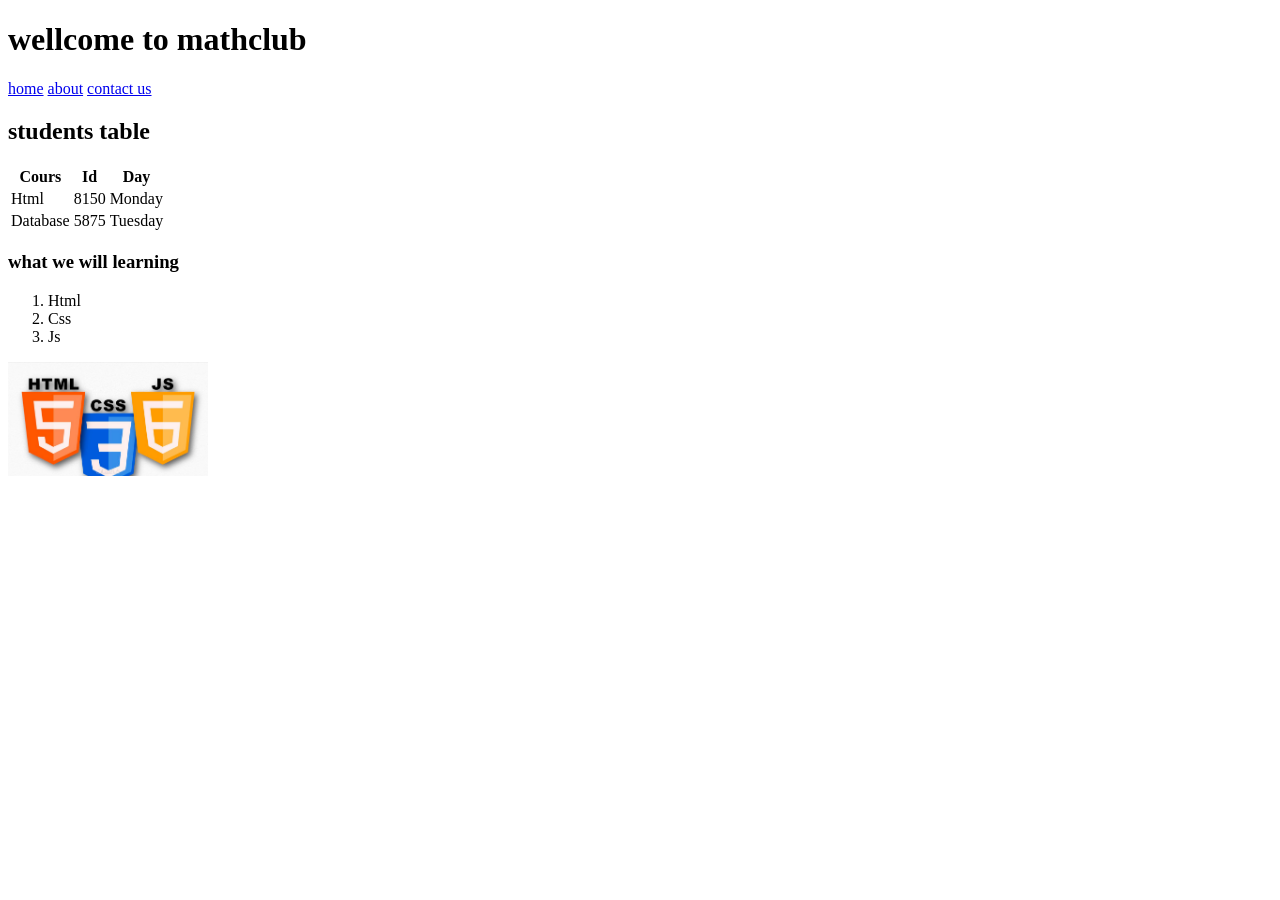
==== project/about.html @ 4d1aee8d "first commit" ====
<!DOCTYPE html>
<html lang="en">
<head>
    <meta charset="UTF-8">
    <meta name="viewport" content="width=device-width, initial-scale=1.0">
    <title>Document</title>
</head>
<body>
    <header>
        <h1>wellcome to mathclub</h1>
        <nav><a href="index.html">home</a>
        <a href="about.html">about</a>
<a href="contact.html">contact us </a>
        </nav>
    </header>
<main>
<section>
    <h2>students table</h2>
    <table>
        <tr>
            <th>Cours</th>
            <th>Id</th>
            <th>Day</th>
        </tr>
        <tr>
            <td>Html</td>
            <td>8150</td>
            <td>Monday</td>
        </tr>
        <tr>
<td>Database</td>
<td>5875</td>
<td>Tuesday</td>
        </tr>
    </table>
</section>
<section>
    <h3>what we will learning</h3>
    <ol>
        <li>Html</li>
        <li>Css</li>
        <li>Js</li>
    </ol>
    <img src="html.jpg" alt="html and css and js" width="200">
</section>


</main>

</body>

</html>
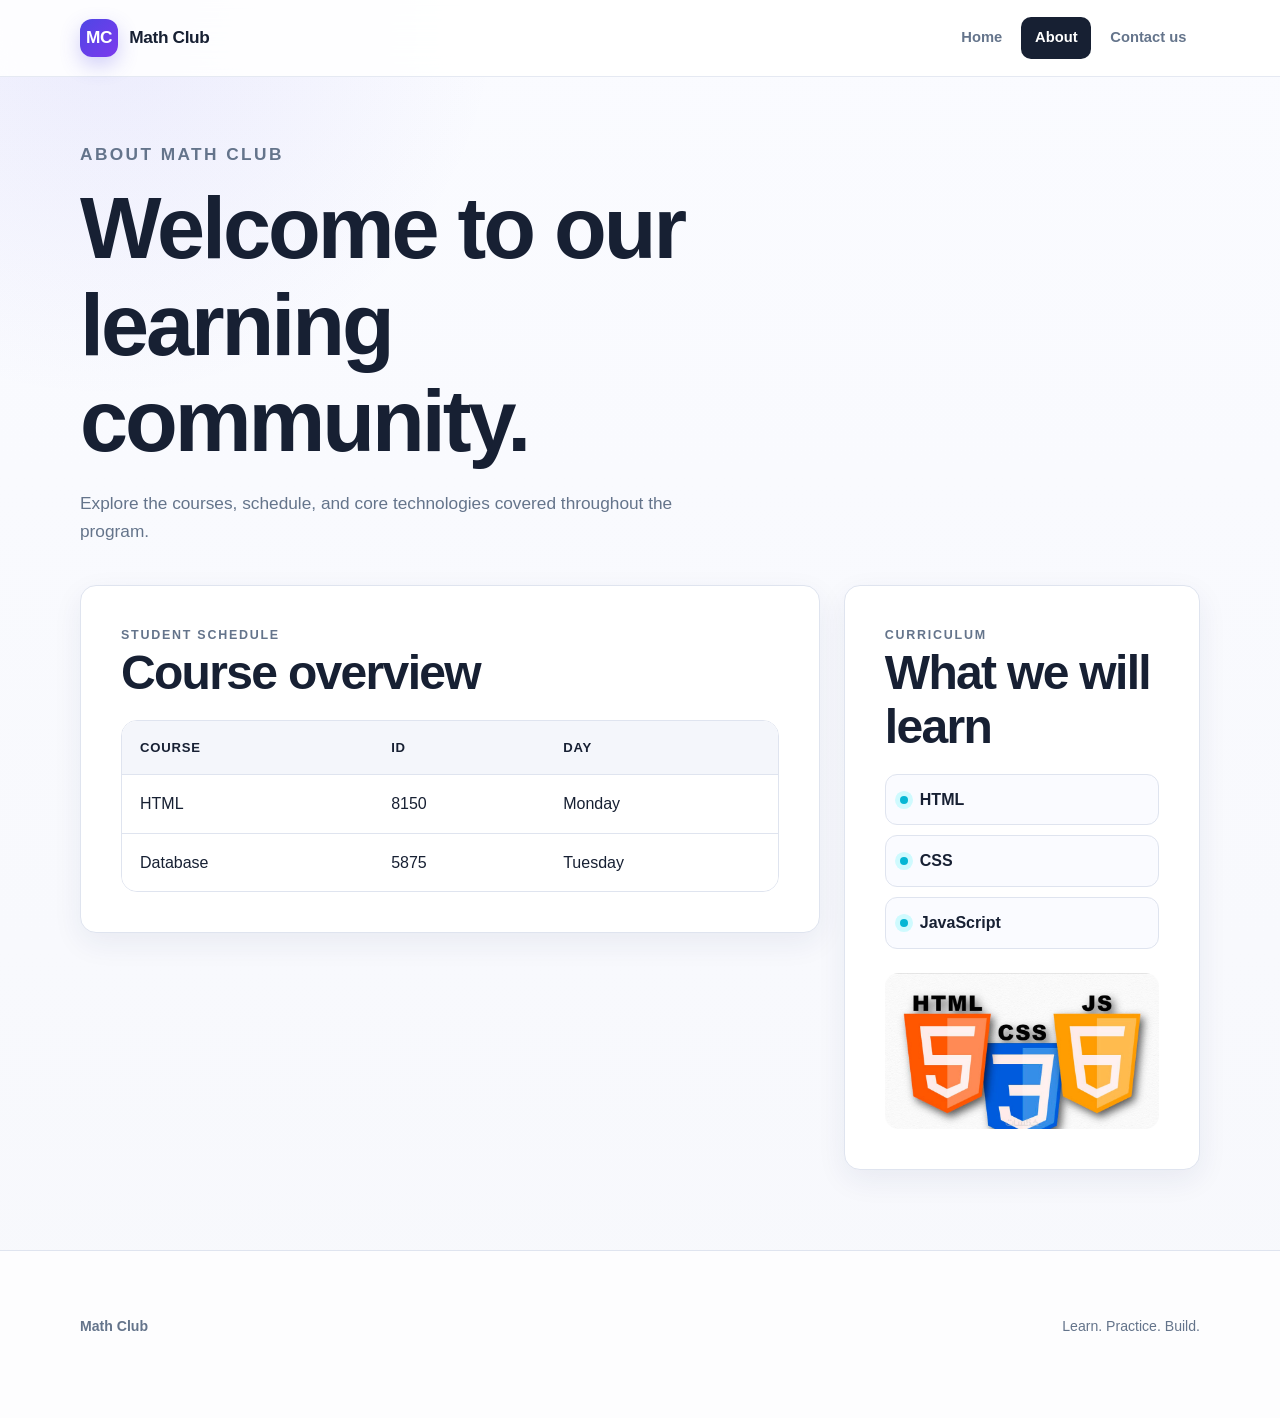
==== commit 6542bb66: "Polish the website UI Add a shared responsive design system and refactor all three pages for consist" ====
--- a/project/about.html
+++ b/project/about.html
@@ -3,50 +3,77 @@
 <head>
     <meta charset="UTF-8">
     <meta name="viewport" content="width=device-width, initial-scale=1.0">
-    <title>Document</title>
+    <meta name="description" content="View the Math Club curriculum and class schedule.">
+    <title>About the Program | Math Club</title>
+    <link rel="stylesheet" href="styles.css">
 </head>
 <body>
-    <header>
-        <h1>wellcome to mathclub</h1>
-        <nav><a href="index.html">home</a>
-        <a href="about.html">about</a>
-<a href="contact.html">contact us </a>
-        </nav>
+    <a class="skip-link" href="#main-content">Skip to main content</a>
+    <header class="site-header">
+        <div class="header-inner">
+            <a class="brand" href="index.html" aria-label="Math Club home">
+                <span class="brand-mark" aria-hidden="true">MC</span>
+                <span>Math Club</span>
+            </a>
+            <nav class="nav-links" aria-label="Primary navigation">
+                <a href="index.html">Home</a>
+                <a href="about.html" aria-current="page">About</a>
+                <a href="contact.html">Contact us</a>
+            </nav>
+        </div>
     </header>
-<main>
-<section>
-    <h2>students table</h2>
-    <table>
-        <tr>
-            <th>Cours</th>
-            <th>Id</th>
-            <th>Day</th>
-        </tr>
-        <tr>
-            <td>Html</td>
-            <td>8150</td>
-            <td>Monday</td>
-        </tr>
-        <tr>
-<td>Database</td>
-<td>5875</td>
-<td>Tuesday</td>
-        </tr>
-    </table>
-</section>
-<section>
-    <h3>what we will learning</h3>
-    <ol>
-        <li>Html</li>
-        <li>Css</li>
-        <li>Js</li>
-    </ol>
-    <img src="html.jpg" alt="html and css and js" width="200">
-</section>
-
-
-</main>
-
+    <main class="container" id="main-content">
+        <div class="page-heading">
+            <p class="eyebrow">About Math Club</p>
+            <h1>Welcome to our learning community.</h1>
+            <p>Explore the courses, schedule, and core technologies covered throughout the program.</p>
+        </div>
+        <div class="about-layout">
+            <section class="card content-card" aria-labelledby="schedule-title">
+                <p class="eyebrow">Student schedule</p>
+                <h2 id="schedule-title">Course overview</h2>
+                <div class="table-wrap">
+                    <table>
+                        <caption class="table-caption">Current course schedule</caption>
+                        <thead>
+                            <tr>
+                                <th scope="col">Course</th>
+                                <th scope="col">ID</th>
+                                <th scope="col">Day</th>
+                            </tr>
+                        </thead>
+                        <tbody>
+                            <tr>
+                                <td>HTML</td>
+                                <td>8150</td>
+                                <td>Monday</td>
+                            </tr>
+                            <tr>
+                                <td>Database</td>
+                                <td>5875</td>
+                                <td>Tuesday</td>
+                            </tr>
+                        </tbody>
+                    </table>
+                </div>
+            </section>
+            <aside class="card content-card" aria-labelledby="learning-title">
+                <p class="eyebrow">Curriculum</p>
+                <h2 id="learning-title">What we will learn</h2>
+                <ol class="curriculum-list">
+                    <li>HTML</li>
+                    <li>CSS</li>
+                    <li>JavaScript</li>
+                </ol>
+                <img class="learning-image" src="html.jpg" alt="Programming technologies including HTML, CSS, and JavaScript">
+            </aside>
+        </div>
+    </main>
+    <footer class="site-footer">
+        <div class="footer-inner container">
+            <strong>Math Club</strong>
+            <span>Learn. Practice. Build.</span>
+        </div>
+    </footer>
 </body>
-
 </html>
--- a/project/styles.css
+++ b/project/styles.css
@@ -0,0 +1,675 @@
+:root {
+    --ink: #172033;
+    --muted: #64748b;
+    --paper: #f7f8fc;
+    --surface: #ffffff;
+    --line: #dfe4ef;
+    --primary: #4f46e5;
+    --primary-dark: #3730a3;
+    --accent: #06b6d4;
+    --accent-soft: #cffafe;
+    --shadow: 0 18px 50px rgba(32, 45, 94, 0.12);
+    --radius-lg: 24px;
+    --radius-md: 16px;
+    --radius-sm: 10px;
+}
+
+* {
+    box-sizing: border-box;
+}
+
+html {
+    scroll-behavior: smooth;
+}
+
+body {
+    margin: 0;
+    min-width: 320px;
+    min-height: 100vh;
+    color: var(--ink);
+    background:
+        radial-gradient(circle at 8% 0%, rgba(79, 70, 229, 0.09), transparent 25rem),
+        linear-gradient(180deg, #fafbff 0%, var(--paper) 100%);
+    font-family: Inter, "Segoe UI", Arial, sans-serif;
+    line-height: 1.6;
+}
+
+a {
+    color: inherit;
+}
+
+img {
+    max-width: 100%;
+    display: block;
+}
+
+.skip-link {
+    position: fixed;
+    left: 1rem;
+    top: -5rem;
+    z-index: 100;
+    padding: 0.75rem 1rem;
+    border-radius: var(--radius-sm);
+    background: var(--ink);
+    color: #fff;
+    text-decoration: none;
+}
+
+.skip-link:focus {
+    top: 1rem;
+}
+
+.site-header {
+    position: sticky;
+    top: 0;
+    z-index: 20;
+    border-bottom: 1px solid rgba(223, 228, 239, 0.8);
+    background: rgba(255, 255, 255, 0.88);
+    backdrop-filter: blur(18px);
+}
+
+.header-inner,
+.container {
+    width: min(1120px, calc(100% - 40px));
+    margin-inline: auto;
+}
+
+.header-inner {
+    min-height: 76px;
+    display: flex;
+    align-items: center;
+    justify-content: space-between;
+    gap: 2rem;
+}
+
+.brand {
+    display: inline-flex;
+    align-items: center;
+    gap: 0.7rem;
+    color: var(--ink);
+    font-size: 1.08rem;
+    font-weight: 800;
+    letter-spacing: -0.02em;
+    text-decoration: none;
+}
+
+.brand-mark {
+    width: 38px;
+    height: 38px;
+    display: grid;
+    place-items: center;
+    border-radius: 12px;
+    background: linear-gradient(135deg, var(--primary), #7c3aed);
+    color: #fff;
+    box-shadow: 0 8px 20px rgba(79, 70, 229, 0.25);
+}
+
+.nav-links {
+    display: flex;
+    align-items: center;
+    gap: 0.35rem;
+}
+
+.nav-links a {
+    padding: 0.55rem 0.85rem;
+    border-radius: 10px;
+    color: var(--muted);
+    font-size: 0.92rem;
+    font-weight: 700;
+    text-decoration: none;
+    transition: 180ms ease;
+}
+
+.nav-links a:hover {
+    background: #f0f2ff;
+    color: var(--primary);
+}
+
+.nav-links a[aria-current="page"] {
+    background: var(--ink);
+    color: #fff;
+}
+
+.container {
+    padding-block: 64px 80px;
+}
+
+.hero {
+    min-height: 520px;
+    display: grid;
+    grid-template-columns: 1.08fr 0.92fr;
+    align-items: center;
+    gap: 64px;
+}
+
+.eyebrow {
+    margin: 0 0 0.7rem;
+    color: var(--primary);
+    font-size: 0.78rem;
+    font-weight: 800;
+    letter-spacing: 0.14em;
+    text-transform: uppercase;
+}
+
+h1,
+h2,
+h3,
+p {
+    margin-top: 0;
+}
+
+h1,
+h2,
+h3 {
+    line-height: 1.12;
+    letter-spacing: -0.035em;
+}
+
+h1 {
+    max-width: 720px;
+    margin-bottom: 1.25rem;
+    font-size: clamp(2.8rem, 7vw, 5.4rem);
+}
+
+h2 {
+    margin-bottom: 1.25rem;
+    font-size: clamp(1.9rem, 4vw, 3rem);
+}
+
+h3 {
+    margin-bottom: 0.65rem;
+    font-size: 1.15rem;
+}
+
+.hero-copy {
+    max-width: 590px;
+    margin-bottom: 2rem;
+    color: var(--muted);
+    font-size: clamp(1.05rem, 2vw, 1.22rem);
+}
+
+.hero-actions {
+    display: flex;
+    flex-wrap: wrap;
+    gap: 0.75rem;
+}
+
+.button {
+    min-height: 48px;
+    display: inline-flex;
+    align-items: center;
+    justify-content: center;
+    padding: 0.75rem 1.15rem;
+    border: 1px solid var(--line);
+    border-radius: 12px;
+    background: var(--surface);
+    color: var(--ink);
+    font-weight: 800;
+    text-decoration: none;
+    transition: transform 180ms ease, box-shadow 180ms ease, border-color 180ms ease;
+}
+
+.button.primary {
+    border-color: var(--primary);
+    background: var(--primary);
+    color: #fff;
+    box-shadow: 0 12px 24px rgba(79, 70, 229, 0.22);
+}
+
+.button:hover {
+    transform: translateY(-2px);
+    border-color: #bcc6da;
+    box-shadow: 0 12px 28px rgba(32, 45, 94, 0.12);
+}
+
+.button.primary:hover {
+    border-color: var(--primary-dark);
+    background: var(--primary-dark);
+}
+
+.hero-card {
+    position: relative;
+    min-height: 390px;
+    display: grid;
+    place-items: center;
+    overflow: hidden;
+    border: 1px solid rgba(255, 255, 255, 0.7);
+    border-radius: 32px;
+    background:
+        linear-gradient(145deg, rgba(79, 70, 229, 0.94), rgba(124, 58, 237, 0.82)),
+        #4f46e5;
+    box-shadow: var(--shadow);
+}
+
+.hero-card::before,
+.hero-card::after {
+    content: "";
+    position: absolute;
+    border: 1px solid rgba(255, 255, 255, 0.22);
+    border-radius: 50%;
+}
+
+.hero-card::before {
+    width: 270px;
+    height: 270px;
+}
+
+.hero-card::after {
+    width: 190px;
+    height: 190px;
+}
+
+.code-symbol {
+    position: relative;
+    z-index: 1;
+    color: #fff;
+    font-family: Consolas, "Courier New", monospace;
+    font-size: clamp(4.5rem, 10vw, 7.5rem);
+    font-weight: 800;
+    letter-spacing: -0.16em;
+    text-shadow: 0 12px 30px rgba(30, 27, 75, 0.28);
+}
+
+.section-grid {
+    display: grid;
+    grid-template-columns: repeat(3, 1fr);
+    gap: 20px;
+    margin-top: 24px;
+}
+
+.card {
+    border: 1px solid var(--line);
+    border-radius: var(--radius-md);
+    background: var(--surface);
+    box-shadow: 0 10px 30px rgba(32, 45, 94, 0.07);
+}
+
+.feature-card {
+    padding: 28px;
+    transition: transform 180ms ease, box-shadow 180ms ease;
+}
+
+.feature-card:hover {
+    transform: translateY(-4px);
+    box-shadow: var(--shadow);
+}
+
+.card-icon {
+    width: 44px;
+    height: 44px;
+    display: grid;
+    place-items: center;
+    margin-bottom: 1.15rem;
+    border-radius: 13px;
+    background: #eef2ff;
+    color: var(--primary);
+    font-weight: 900;
+}
+
+.feature-card p,
+.content-card p {
+    margin-bottom: 0;
+    color: var(--muted);
+}
+
+.page-heading {
+    max-width: 720px;
+    margin-bottom: 40px;
+}
+
+.page-heading p {
+    max-width: 620px;
+    color: var(--muted);
+    font-size: 1.08rem;
+}
+
+.about-layout,
+.contact-layout {
+    display: grid;
+    grid-template-columns: minmax(0, 1.35fr) minmax(280px, 0.65fr);
+    align-items: start;
+    gap: 24px;
+}
+
+.content-card {
+    padding: clamp(24px, 4vw, 40px);
+}
+
+.table-wrap {
+    overflow-x: auto;
+    margin-top: 20px;
+    border: 1px solid var(--line);
+    border-radius: var(--radius-md);
+}
+
+table {
+    width: 100%;
+    border-collapse: collapse;
+    background: var(--surface);
+}
+
+.table-caption {
+    position: absolute;
+    width: 1px;
+    height: 1px;
+    overflow: hidden;
+    clip: rect(0 0 0 0);
+    clip-path: inset(50%);
+    white-space: nowrap;
+}
+
+th,
+td {
+    padding: 16px 18px;
+    border-bottom: 1px solid var(--line);
+    text-align: left;
+}
+
+th {
+    background: #f4f6fb;
+    color: var(--ink);
+    font-size: 0.82rem;
+    letter-spacing: 0.06em;
+    text-transform: uppercase;
+}
+
+tr:last-child td {
+    border-bottom: 0;
+}
+
+tbody tr {
+    transition: background 160ms ease;
+}
+
+tbody tr:hover {
+    background: #fafaff;
+}
+
+.curriculum-list {
+    display: grid;
+    gap: 10px;
+    margin: 18px 0 24px;
+    padding: 0;
+    list-style: none;
+}
+
+.curriculum-list li {
+    display: flex;
+    align-items: center;
+    gap: 12px;
+    padding: 12px 14px;
+    border: 1px solid var(--line);
+    border-radius: 12px;
+    background: #fafbff;
+    font-weight: 750;
+}
+
+.curriculum-list li::before {
+    content: "";
+    width: 8px;
+    height: 8px;
+    flex: 0 0 auto;
+    border-radius: 50%;
+    background: var(--accent);
+    box-shadow: 0 0 0 5px var(--accent-soft);
+}
+
+.learning-image {
+    width: 100%;
+    max-height: 260px;
+    object-fit: cover;
+    border-radius: 14px;
+}
+
+.contact-layout {
+    grid-template-columns: minmax(0, 1fr) 280px;
+}
+
+.contact-form {
+    display: grid;
+    gap: 22px;
+}
+
+.form-grid {
+    display: grid;
+    grid-template-columns: repeat(2, minmax(0, 1fr));
+    gap: 18px;
+}
+
+.field {
+    display: grid;
+    gap: 7px;
+}
+
+.field label,
+.field legend,
+.choice-group legend {
+    color: var(--ink);
+    font-size: 0.9rem;
+    font-weight: 800;
+}
+
+input,
+select,
+textarea {
+    width: 100%;
+    border: 1px solid #ccd4e4;
+    border-radius: 12px;
+    background: #fff;
+    color: var(--ink);
+    font: inherit;
+    transition: border-color 160ms ease, box-shadow 160ms ease;
+}
+
+input,
+select {
+    min-height: 48px;
+    padding: 0.72rem 0.85rem;
+}
+
+textarea {
+    min-height: 140px;
+    resize: vertical;
+    padding: 0.8rem 0.85rem;
+}
+
+input:focus,
+select:focus,
+textarea:focus,
+.choice-option:has(input:focus-visible) {
+    outline: none;
+    border-color: var(--primary);
+    box-shadow: 0 0 0 4px rgba(79, 70, 229, 0.12);
+}
+
+.choice-group {
+    display: grid;
+    gap: 10px;
+    margin: 0;
+    padding: 0;
+    border: 0;
+}
+
+.choice-row {
+    display: flex;
+    flex-wrap: wrap;
+    gap: 10px;
+}
+
+.choice-option {
+    min-height: 44px;
+    display: inline-flex;
+    align-items: center;
+    gap: 8px;
+    padding: 0.55rem 0.75rem;
+    border: 1px solid var(--line);
+    border-radius: 10px;
+    background: #fafbff;
+    color: var(--ink);
+    cursor: pointer;
+}
+
+.choice-option input {
+    width: 17px;
+    height: 17px;
+    min-height: 17px;
+    padding: 0;
+    accent-color: var(--primary);
+}
+
+.choice-option:has(input:checked) {
+    border-color: #a9a5ef;
+    background: #f1f0ff;
+}
+
+.submit-button {
+    min-height: 50px;
+    justify-self: start;
+    border: 0;
+    border-radius: 12px;
+    background: var(--primary);
+    color: #fff;
+    padding: 0.75rem 1.35rem;
+    font: inherit;
+    font-weight: 800;
+    cursor: pointer;
+    box-shadow: 0 12px 24px rgba(79, 70, 229, 0.22);
+    transition: 180ms ease;
+}
+
+.submit-button:hover {
+    transform: translateY(-2px);
+    background: var(--primary-dark);
+}
+
+.contact-aside {
+    padding: 24px;
+    background: var(--ink);
+    color: #fff;
+}
+
+.contact-aside p {
+    color: #cbd5e1;
+}
+
+.aside-items {
+    display: grid;
+    gap: 14px;
+    margin-top: 22px;
+}
+
+.aside-item {
+    padding-top: 14px;
+    border-top: 1px solid rgba(255, 255, 255, 0.12);
+}
+
+.aside-item strong {
+    display: block;
+    color: var(--accent-soft);
+}
+
+.site-footer {
+    border-top: 1px solid var(--line);
+    background: rgba(255, 255, 255, 0.75);
+}
+
+.footer-inner {
+    min-height: 72px;
+    display: flex;
+    align-items: center;
+    justify-content: space-between;
+    gap: 1rem;
+    color: var(--muted);
+    font-size: 0.88rem;
+}
+
+@media (max-width: 820px) {
+    .header-inner {
+        align-items: flex-start;
+        padding-block: 14px;
+    }
+
+    .hero,
+    .about-layout,
+    .contact-layout {
+        grid-template-columns: 1fr;
+    }
+
+    .hero {
+        gap: 36px;
+    }
+
+    .hero-card {
+        min-height: 300px;
+    }
+
+    .section-grid {
+        grid-template-columns: repeat(2, 1fr);
+    }
+
+    .contact-layout {
+        gap: 18px;
+    }
+}
+
+@media (max-width: 620px) {
+    .header-inner,
+    .container,
+    .footer-inner {
+        width: min(100% - 28px, 1120px);
+    }
+
+    .header-inner {
+        display: grid;
+        gap: 10px;
+    }
+
+    .nav-links {
+        width: 100%;
+        display: grid;
+        grid-template-columns: repeat(3, 1fr);
+    }
+
+    .nav-links a {
+        text-align: center;
+    }
+
+    .container {
+        padding-block: 42px 56px;
+    }
+
+    .hero {
+        min-height: auto;
+    }
+
+    h1 {
+        font-size: clamp(2.45rem, 14vw, 4rem);
+    }
+
+    .section-grid {
+        grid-template-columns: 1fr;
+    }
+
+    .form-grid {
+        grid-template-columns: 1fr;
+    }
+
+    .footer-inner {
+        align-items: flex-start;
+        flex-direction: column;
+        justify-content: center;
+        padding-block: 18px;
+    }
+}
+
+@media (prefers-reduced-motion: reduce) {
+    html {
+        scroll-behavior: auto;
+    }
+
+    *,
+    *::before,
+    *::after {
+        transition-duration: 0.01ms !important;
+    }
+}
